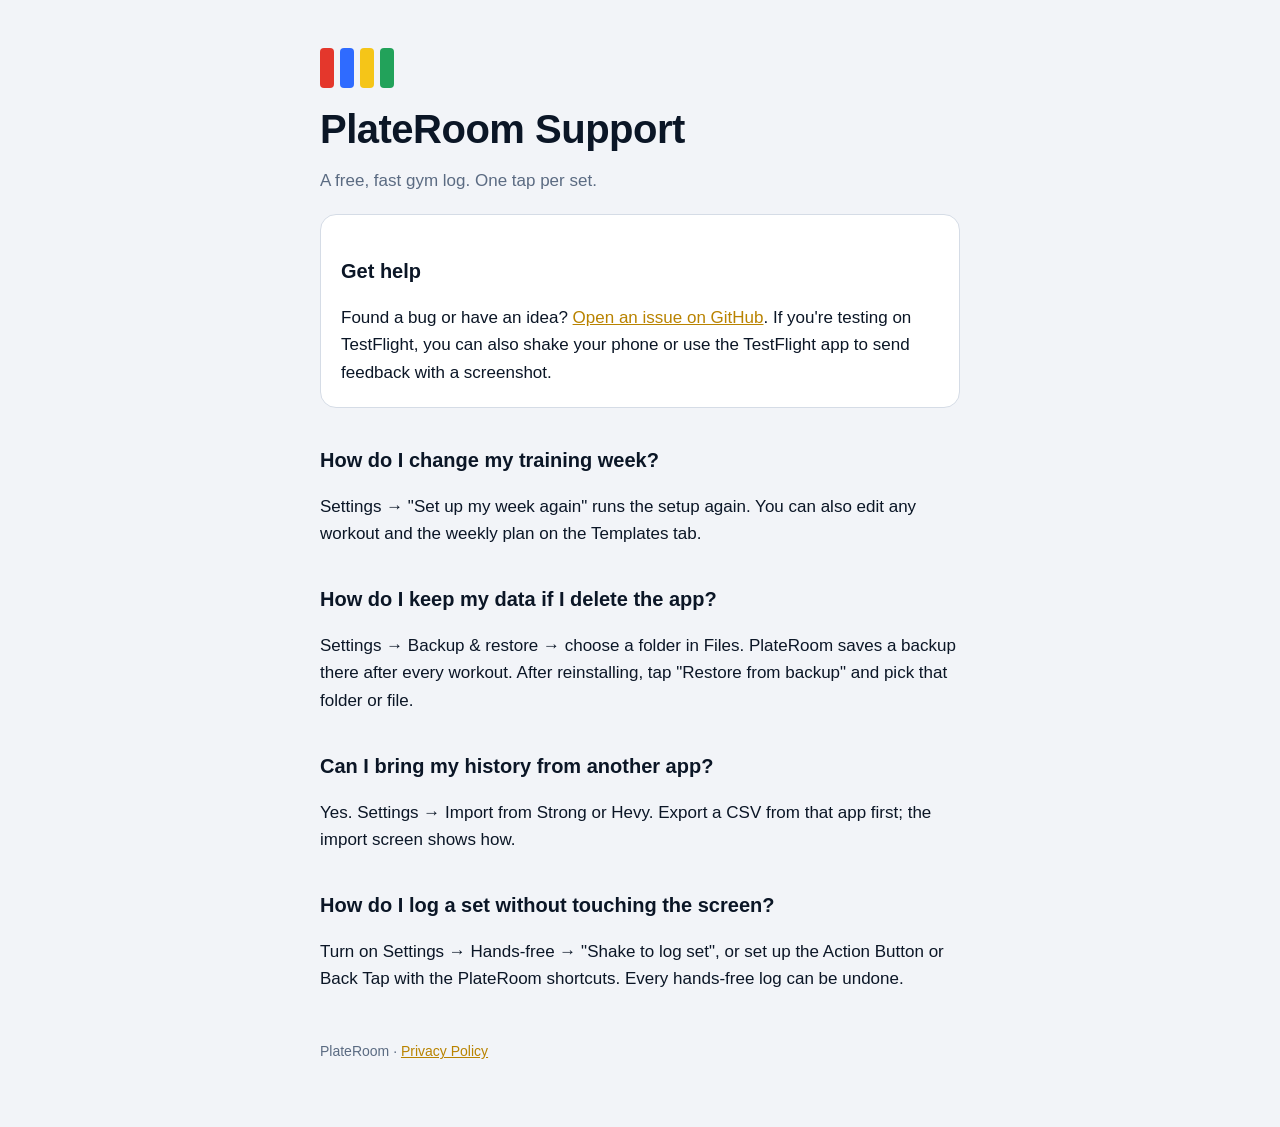
==== index.html @ a62b3860 "Add PlateRoom privacy policy and support pages" ====
<!doctype html>
<html lang="en">
<head>
<meta charset="utf-8">
<meta http-equiv="refresh" content="0; url=support.html">
<title>PlateRoom</title>
</head>
<body><a href="support.html">PlateRoom Support</a></body>
</html>
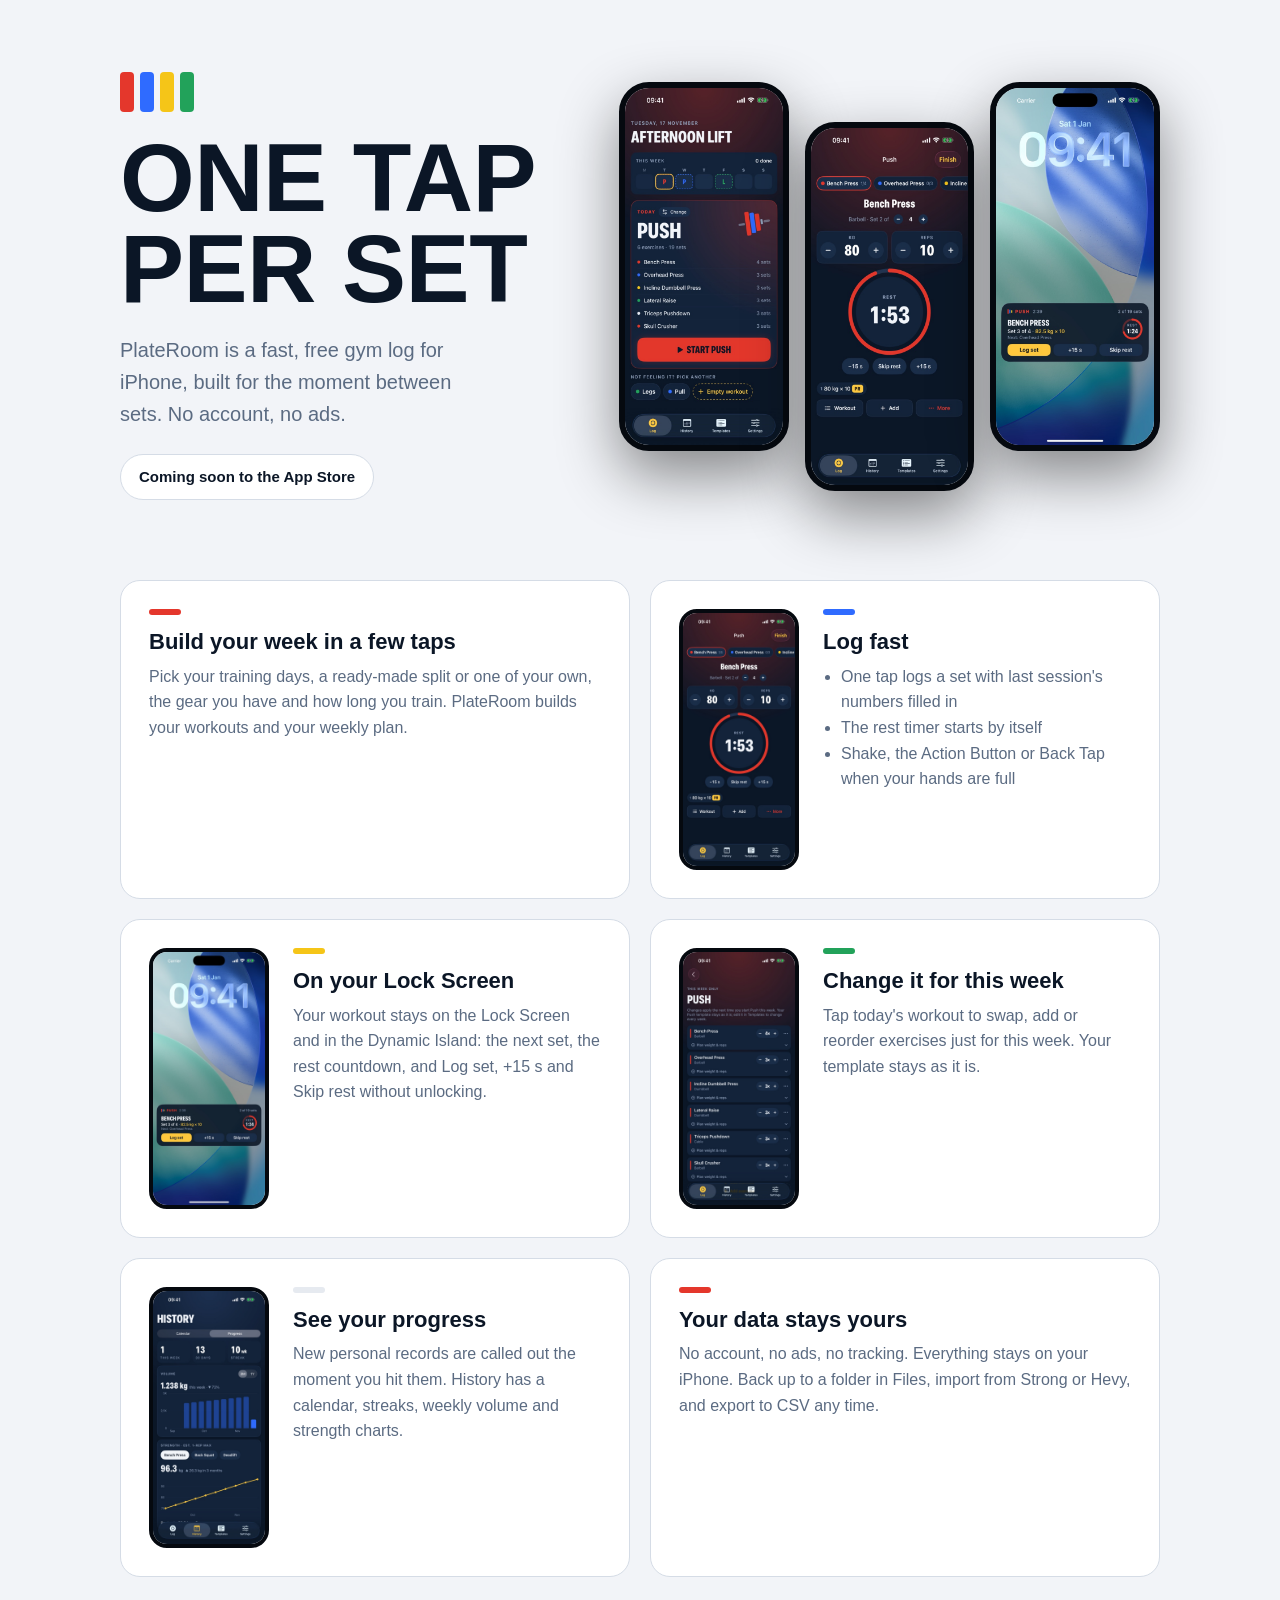
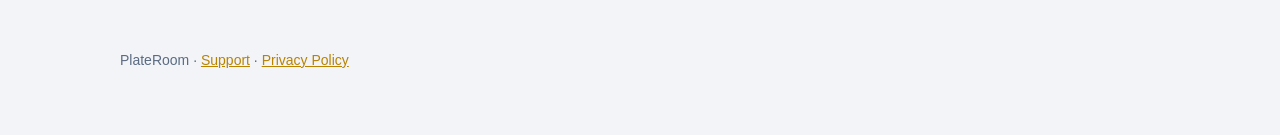
==== commit 0b8e7d44: "Landing page: one tap per set Co-Authored-By: Claude Opus 5.5 <noreply@anthropic.com>" ====
--- a/index.html
+++ b/index.html
@@ -2,8 +2,115 @@
 <html lang="en">
 <head>
 <meta charset="utf-8">
-<meta http-equiv="refresh" content="0; url=support.html">
-<title>PlateRoom</title>
+<meta name="viewport" content="width=device-width, initial-scale=1, viewport-fit=cover">
+<title>PlateRoom: one tap per set</title>
+<meta name="description" content="PlateRoom is a fast, free gym log for iPhone. Build your week in a few taps, log every set with one tap, and watch your PRs climb. No account, no ads.">
+<link rel="stylesheet" href="style.css">
+<style>
+  .landing { max-width: 1080px; }
+  .hero { display: grid; grid-template-columns: minmax(0, 1fr) minmax(0, 1.2fr); gap: 48px; align-items: center; padding-top: 24px; }
+  .hero h1 { font-size: clamp(56px, 9vw, 96px); line-height: 0.95; margin: 0 0 20px; text-transform: uppercase; }
+  .hero .lede { font-size: 20px; max-width: 30ch; margin: 0 0 24px; }
+  .soon { display: inline-block; padding: 10px 18px; border-radius: 999px; background: var(--card); border: 1px solid var(--line); color: var(--ink); font-weight: 600; font-size: 15px; }
+  .phones { display: flex; gap: 16px; justify-content: center; align-items: flex-start; }
+  .phones img:nth-child(2) { margin-top: 40px; }
+  .phone { width: 100%; height: auto; max-width: 200px; aspect-ratio: 552 / 1200; border-radius: 30px; border: 6px solid #05090f; box-shadow: 0 24px 60px rgba(0, 0, 0, 0.45); background: #0B1626; display: block; min-width: 0; }
+  .features { display: grid; grid-template-columns: repeat(2, minmax(0, 1fr)); gap: 20px; margin-top: 80px; }
+  .feature { background: var(--card); border: 1px solid var(--line); border-radius: 20px; padding: 28px; display: flex; gap: 24px; align-items: flex-start; }
+  .feature .phone { max-width: 120px; flex: 0 0 120px; border-radius: 18px; border-width: 4px; box-shadow: none; }
+  .feature h2 { margin: 0 0 8px; font-size: 22px; line-height: 1.2; }
+  .feature p { margin: 0; color: var(--muted); font-size: 16px; }
+  .feature ul { margin: 8px 0 0; padding-left: 18px; color: var(--muted); font-size: 16px; }
+  .feature li { color: var(--muted); }
+  .stripe { display: block; width: 32px; height: 6px; border-radius: 3px; margin-bottom: 14px; }
+  footer { margin-top: 72px; }
+  @media (max-width: 760px) {
+    .hero { grid-template-columns: minmax(0, 1fr); gap: 32px; }
+    .phones { gap: 10px; }
+    .phones img:nth-child(2) { margin-top: 24px; }
+    .phone { border-radius: 20px; border-width: 4px; }
+    .features { grid-template-columns: minmax(0, 1fr); margin-top: 56px; }
+    .feature { flex-direction: column; padding: 22px; }
+    .feature .phone { flex: none; max-width: 140px; }
+  }
+</style>
 </head>
-<body><a href="support.html">PlateRoom Support</a></body>
+<body>
+<main class="landing">
+
+<section class="hero">
+  <div>
+    <div class="plates" aria-hidden="true"><span style="background:#E4372C"></span><span style="background:#2F6BFF"></span><span style="background:#F5C518"></span><span style="background:#22A25A"></span></div>
+    <h1>One tap<br>per set</h1>
+    <p class="lede">PlateRoom is a fast, free gym log for iPhone, built for the moment between sets. No account, no ads.</p>
+    <span class="soon">Coming soon to the App Store</span>
+  </div>
+  <div class="phones">
+    <img class="phone" src="images/01_start.jpg" width="552" height="1200" alt="Today's Push workout on the Log tab, with this week's plan above it">
+    <img class="phone" src="images/02_log.jpg" width="552" height="1200" alt="Logging Bench Press: 80 kg for 10 reps marked as a new PR, with the rest timer running">
+    <img class="phone" src="images/03_live_activity.jpg" width="552" height="1200" alt="The workout on the Lock Screen: Bench Press, set 3 of 4, rest countdown and a Log set button">
+  </div>
+</section>
+
+<section class="features">
+  <article class="feature">
+    <div>
+      <span class="stripe" style="background:#E4372C" aria-hidden="true"></span>
+      <h2>Build your week in a few taps</h2>
+      <p>Pick your training days, a ready-made split or one of your own, the gear you have and how long you train. PlateRoom builds your workouts and your weekly plan.</p>
+    </div>
+  </article>
+
+  <article class="feature">
+    <img class="phone" src="images/02_log.jpg" width="552" height="1200" alt="" loading="lazy">
+    <div>
+      <span class="stripe" style="background:#2F6BFF" aria-hidden="true"></span>
+      <h2>Log fast</h2>
+      <ul>
+        <li>One tap logs a set with last session's numbers filled in</li>
+        <li>The rest timer starts by itself</li>
+        <li>Shake, the Action Button or Back Tap when your hands are full</li>
+      </ul>
+    </div>
+  </article>
+
+  <article class="feature">
+    <img class="phone" src="images/03_live_activity.jpg" width="552" height="1200" alt="" loading="lazy">
+    <div>
+      <span class="stripe" style="background:#F5C518" aria-hidden="true"></span>
+      <h2>On your Lock Screen</h2>
+      <p>Your workout stays on the Lock Screen and in the Dynamic Island: the next set, the rest countdown, and Log set, +15 s and Skip rest without unlocking.</p>
+    </div>
+  </article>
+
+  <article class="feature">
+    <img class="phone" src="images/04_this_week.jpg" width="552" height="1200" alt="" loading="lazy">
+    <div>
+      <span class="stripe" style="background:#22A25A" aria-hidden="true"></span>
+      <h2>Change it for this week</h2>
+      <p>Tap today's workout to swap, add or reorder exercises just for this week. Your template stays as it is.</p>
+    </div>
+  </article>
+
+  <article class="feature">
+    <img class="phone" src="images/09_progress.jpg" width="552" height="1200" alt="" loading="lazy">
+    <div>
+      <span class="stripe" style="background:#E6EAF0" aria-hidden="true"></span>
+      <h2>See your progress</h2>
+      <p>New personal records are called out the moment you hit them. History has a calendar, streaks, weekly volume and strength charts.</p>
+    </div>
+  </article>
+
+  <article class="feature">
+    <div>
+      <span class="stripe" style="background:#E4372C" aria-hidden="true"></span>
+      <h2>Your data stays yours</h2>
+      <p>No account, no ads, no tracking. Everything stays on your iPhone. Back up to a folder in Files, import from Strong or Hevy, and export to CSV any time.</p>
+    </div>
+  </article>
+</section>
+
+<footer>PlateRoom · <a href="support.html">Support</a> · <a href="privacy.html">Privacy Policy</a></footer>
+</main>
+</body>
 </html>
--- a/style.css
+++ b/style.css
@@ -0,0 +1,16 @@
+:root { --bg: #0B1626; --card: #13233A; --ink: #F2F5FA; --muted: #8EA0BA; --gold: #FFC83D; --line: #22344F; color-scheme: dark; }
+@media (prefers-color-scheme: light) {
+  :root { --bg: #F2F4F8; --card: #FFFFFF; --ink: #0B1626; --muted: #5B6B82; --gold: #B98300; --line: #D5DCE6; color-scheme: light; }
+}
+* { box-sizing: border-box; }
+body { margin: 0; background: var(--bg); color: var(--ink); font: 17px/1.6 -apple-system, BlinkMacSystemFont, "Segoe UI", sans-serif; }
+main { max-width: 680px; margin: 0 auto; padding: 48px max(20px, env(safe-area-inset-left)) 64px; }
+.plates { display: flex; gap: 6px; margin-bottom: 20px; }
+.plates span { width: 14px; height: 40px; border-radius: 4px; }
+h1 { font-size: 40px; line-height: 1.05; margin: 0 0 8px; font-stretch: condensed; font-weight: 900; letter-spacing: -0.5px; }
+h2 { font-size: 20px; margin: 36px 0 8px; }
+p, li { color: var(--ink); }
+.lede, .updated { color: var(--muted); }
+a { color: var(--gold); }
+.card { background: var(--card); border: 1px solid var(--line); border-radius: 16px; padding: 4px 20px; margin-top: 20px; }
+footer { margin-top: 48px; color: var(--muted); font-size: 14px; }
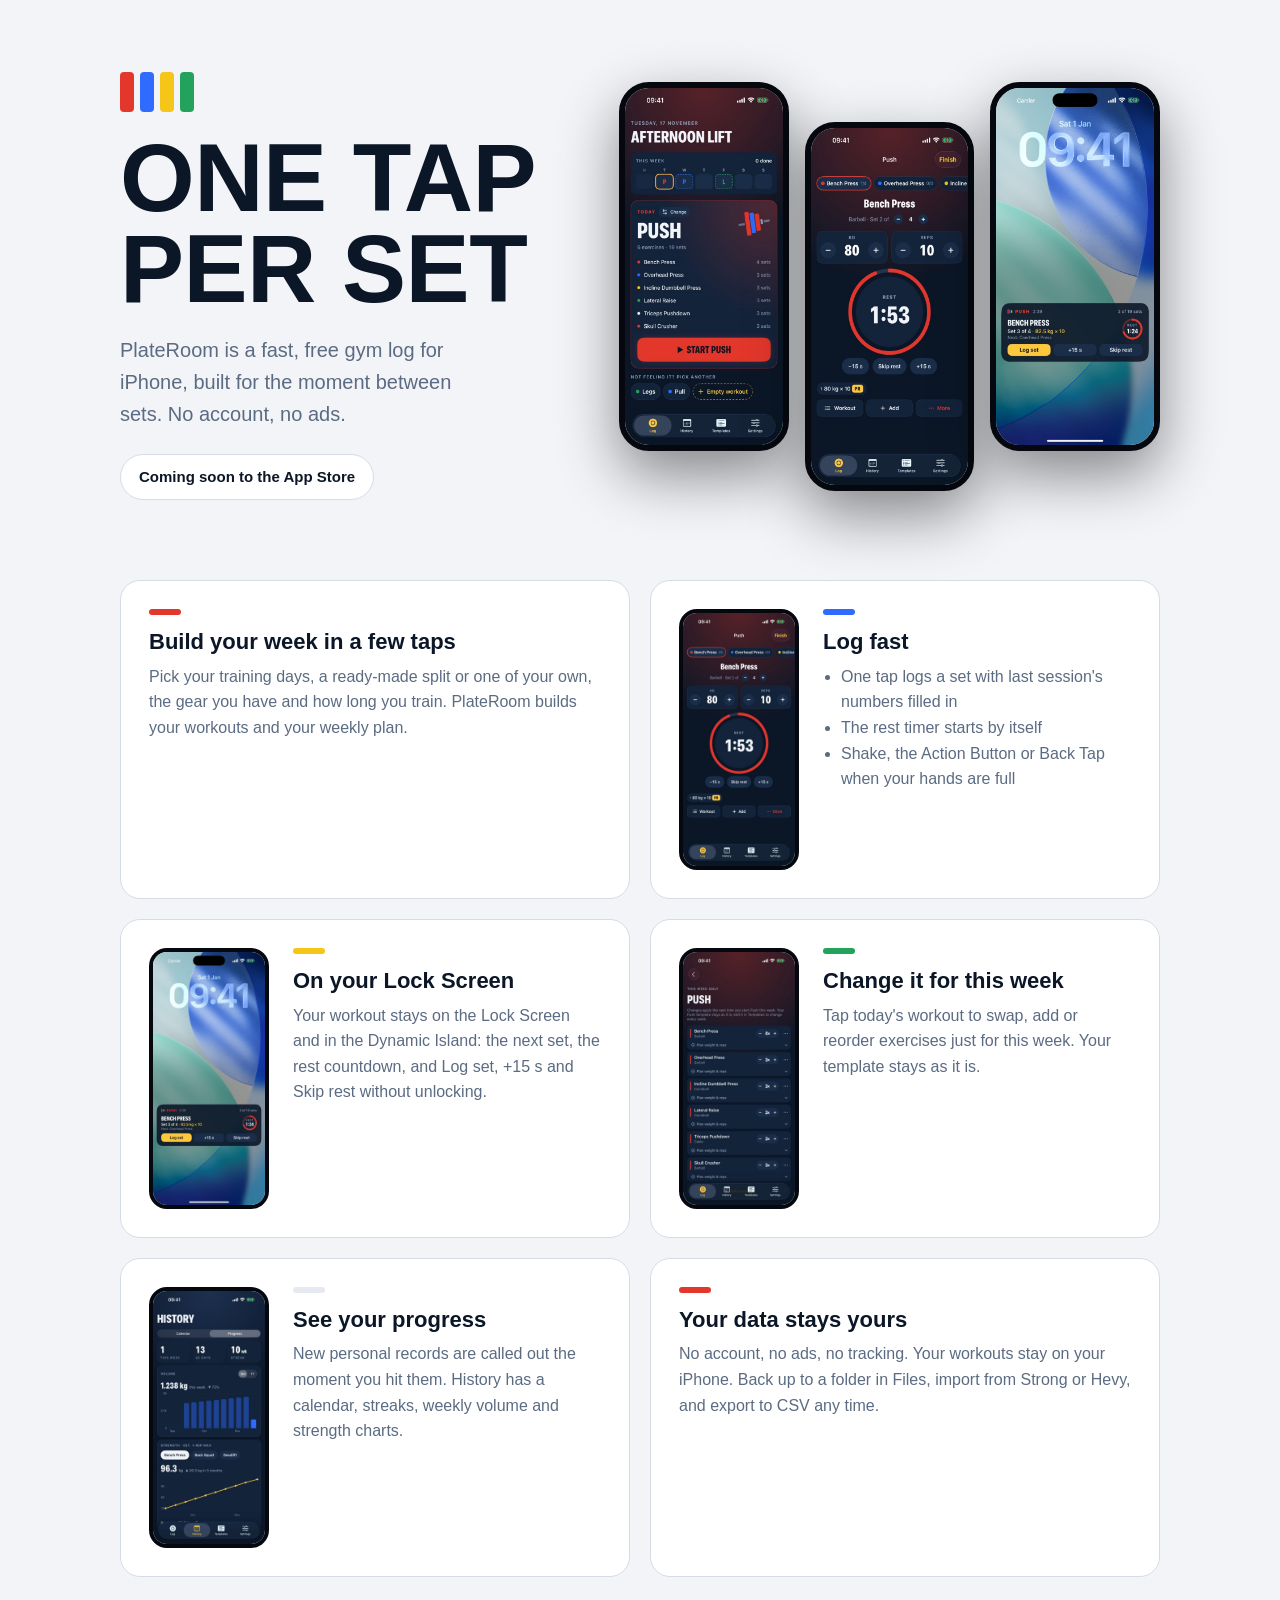
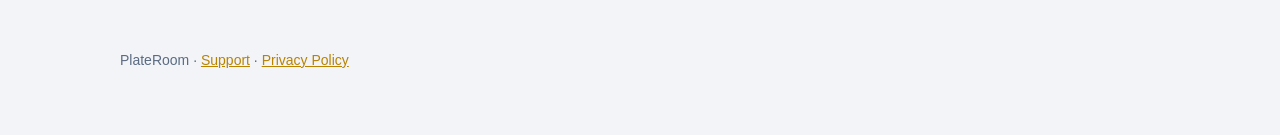
==== commit f8f33e6a: "Privacy policy: Firebase crash reports and opt-in anonymous usage Landing page: your workouts stay o" ====
--- a/index.html
+++ b/index.html
@@ -105,7 +105,7 @@
     <div>
       <span class="stripe" style="background:#E4372C" aria-hidden="true"></span>
       <h2>Your data stays yours</h2>
-      <p>No account, no ads, no tracking. Everything stays on your iPhone. Back up to a folder in Files, import from Strong or Hevy, and export to CSV any time.</p>
+      <p>No account, no ads, no tracking. Your workouts stay on your iPhone. Back up to a folder in Files, import from Strong or Hevy, and export to CSV any time.</p>
     </div>
   </article>
 </section>
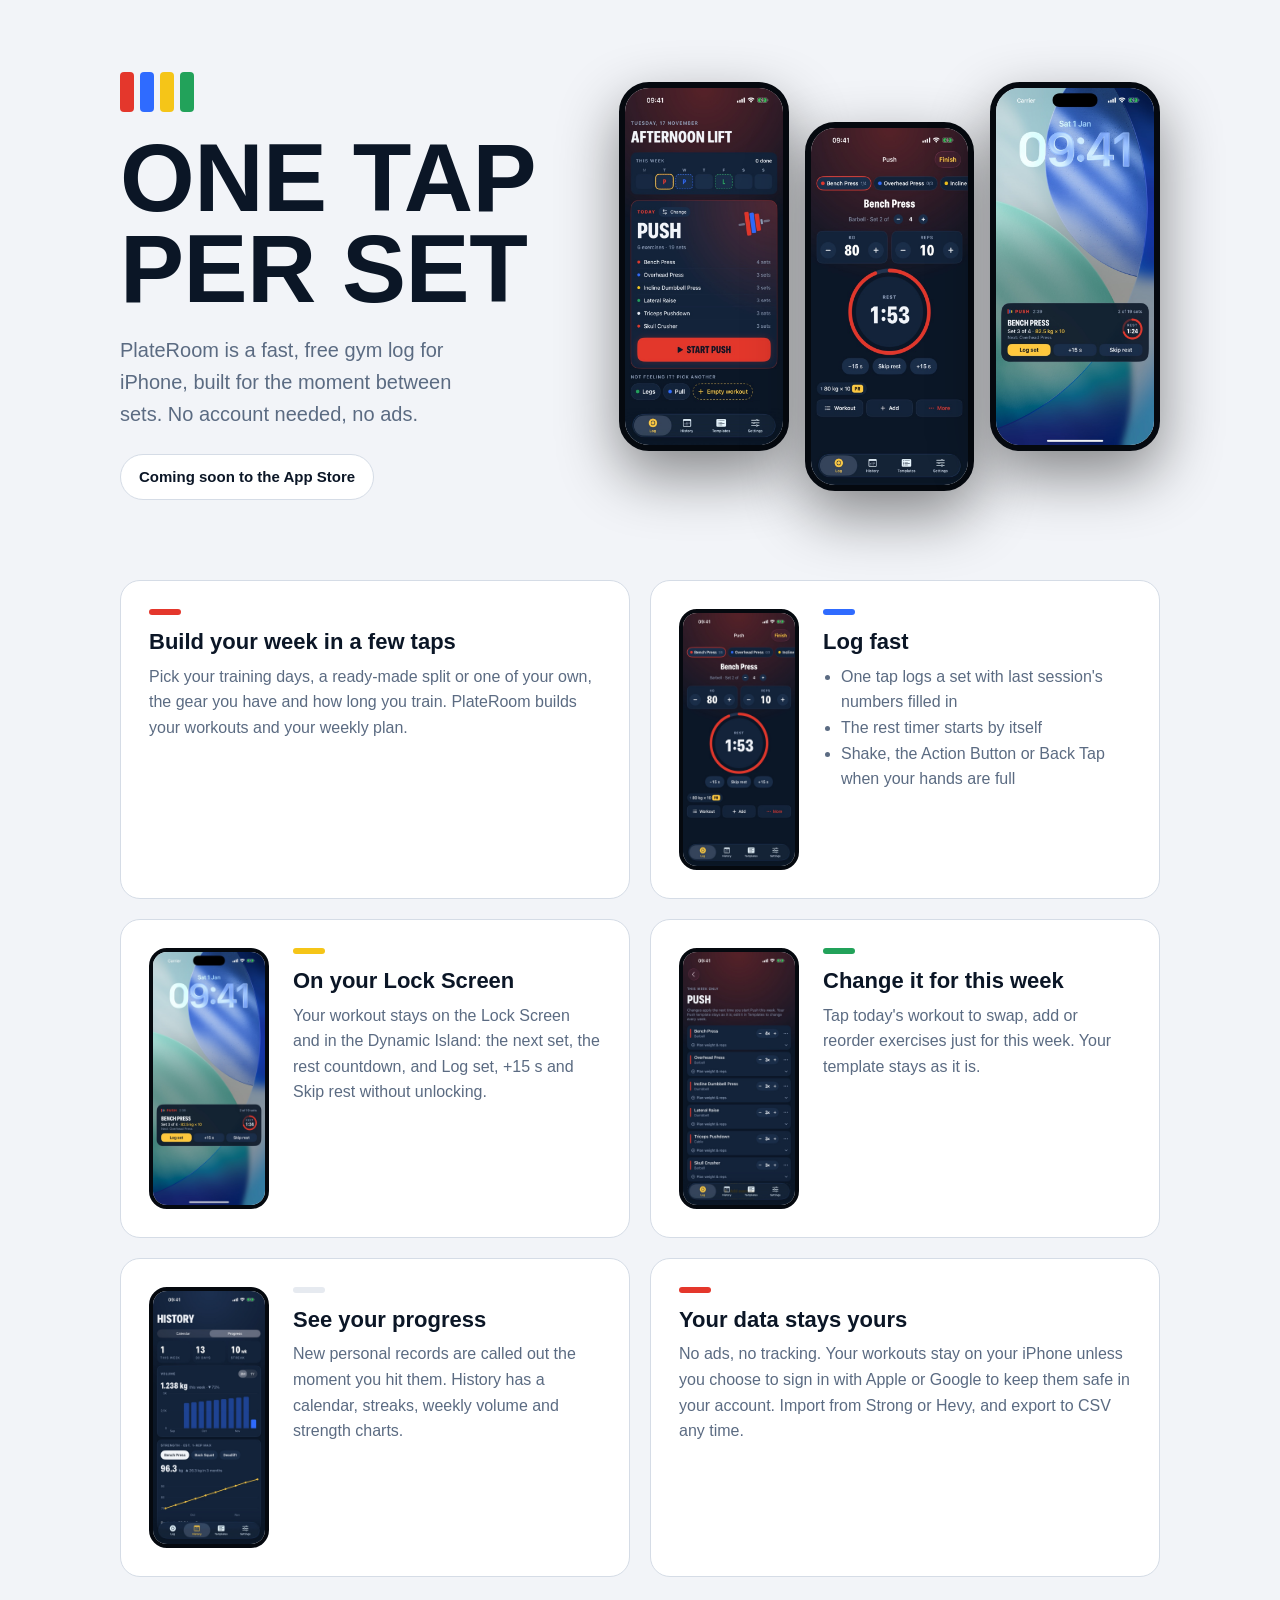
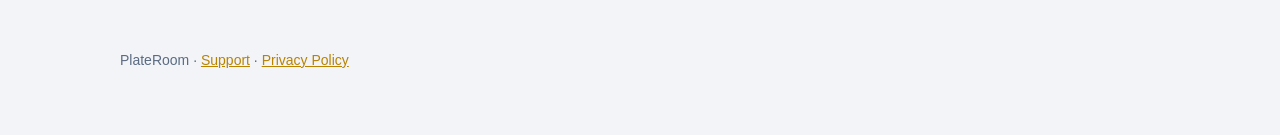
==== commit 9f51d6ef: "Privacy policy: optional account with Firebase sync Add an "Account (optional)" section: what is sav" ====
--- a/index.html
+++ b/index.html
@@ -4,7 +4,7 @@
 <meta charset="utf-8">
 <meta name="viewport" content="width=device-width, initial-scale=1, viewport-fit=cover">
 <title>PlateRoom: one tap per set</title>
-<meta name="description" content="PlateRoom is a fast, free gym log for iPhone. Build your week in a few taps, log every set with one tap, and watch your PRs climb. No account, no ads.">
+<meta name="description" content="PlateRoom is a fast, free gym log for iPhone. Build your week in a few taps, log every set with one tap, and watch your PRs climb. No account needed, no ads.">
 <link rel="stylesheet" href="style.css">
 <style>
   .landing { max-width: 1080px; }
@@ -42,7 +42,7 @@
   <div>
     <div class="plates" aria-hidden="true"><span style="background:#E4372C"></span><span style="background:#2F6BFF"></span><span style="background:#F5C518"></span><span style="background:#22A25A"></span></div>
     <h1>One tap<br>per set</h1>
-    <p class="lede">PlateRoom is a fast, free gym log for iPhone, built for the moment between sets. No account, no ads.</p>
+    <p class="lede">PlateRoom is a fast, free gym log for iPhone, built for the moment between sets. No account needed, no ads.</p>
     <span class="soon">Coming soon to the App Store</span>
   </div>
   <div class="phones">
@@ -105,7 +105,7 @@
     <div>
       <span class="stripe" style="background:#E4372C" aria-hidden="true"></span>
       <h2>Your data stays yours</h2>
-      <p>No account, no ads, no tracking. Your workouts stay on your iPhone. Back up to a folder in Files, import from Strong or Hevy, and export to CSV any time.</p>
+      <p>No ads, no tracking. Your workouts stay on your iPhone unless you choose to sign in with Apple or Google to keep them safe in your account. Import from Strong or Hevy, and export to CSV any time.</p>
     </div>
   </article>
 </section>
